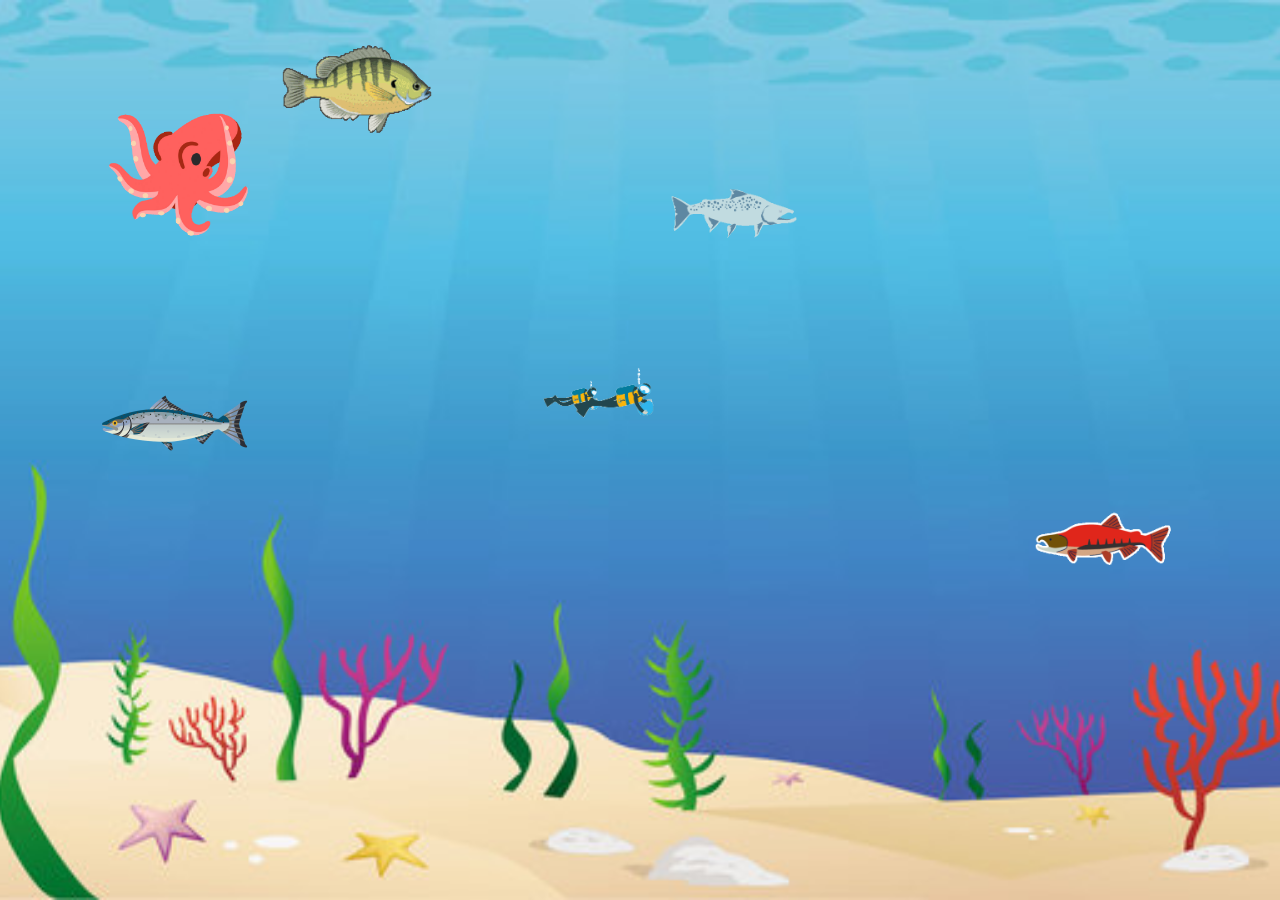
==== OArctic.html @ 048bae72 "Transition Scenes" ====
<!DOCTYPE html>
<html lang="en">

<head>
    <link rel="stylesheet" href="../css/OArctic.css">
     <script src="../js/swimmer.js" defer></script>    
     <script src="../js/fish.js" defer></script>    

    <meta charset="UTF-8">
    <meta http-equiv="X-UA-Compatible" content="IE=edge">
    <meta name="viewport" content="width=device-width, initial-scale=1.0">
    <title>Swimmer Animation</title>
</head>

<body>
    <div id="cursorGif" class="swimmer"></div>
        <img src="../images/arcicnice.gif" alt="Antlantic fish" class="fish">
        <img src="../images/arcicoct.gif" alt="Red Octupus" class="fish">
        <img src="../images/acricsmall.png" alt="Atlantic Bluefin Tuna" class="fish">
        <img src="../images/acricGrayling.gif" alt="Swordfish" class="fish">
        <img src="../images/ArcticChar.gif" alt="Mako Shark" class="fish">
    </body>

</html>
---- css/OArctic.css ----
body {
    cursor: none;
    margin: 0;
    padding: 0;
    font-family: 'Arial', sans-serif;
    background-image: url('../images/artric.jpg');
    background-size: cover;
    background-repeat: no-repeat;
    background-position: center center;
    height: 100vh;
    overflow: auto;
    position: relative;
    cursor: url('../images/swimmer.gif'), auto; /* This sets the diver gif as the cursor */
}

.swimmer {
    position: absolute;
    top: 50%;
    left: 50%;
    width: 200px; /* Adjust these dimensions based on the actual size of your GIF */
    height: 200px;
    background-image: url('../images/swimmer1.gif');
    background-size: contain;
    background-repeat: no-repeat;
    transform: translate(-50%, -50%); /* This will center the div both vertically and horizontally */
}

#cursorGif {
    pointer-events: none; /* Ensures the gif doesn't interfere with any clicks or hover events */
    z-index: 1000; /* Ensure it's on top of other elements */
}
.fish {
    position: absolute;
    max-width: 150px; /* you can adjust this based on your preferences */
    transition: all 0.5s;
}
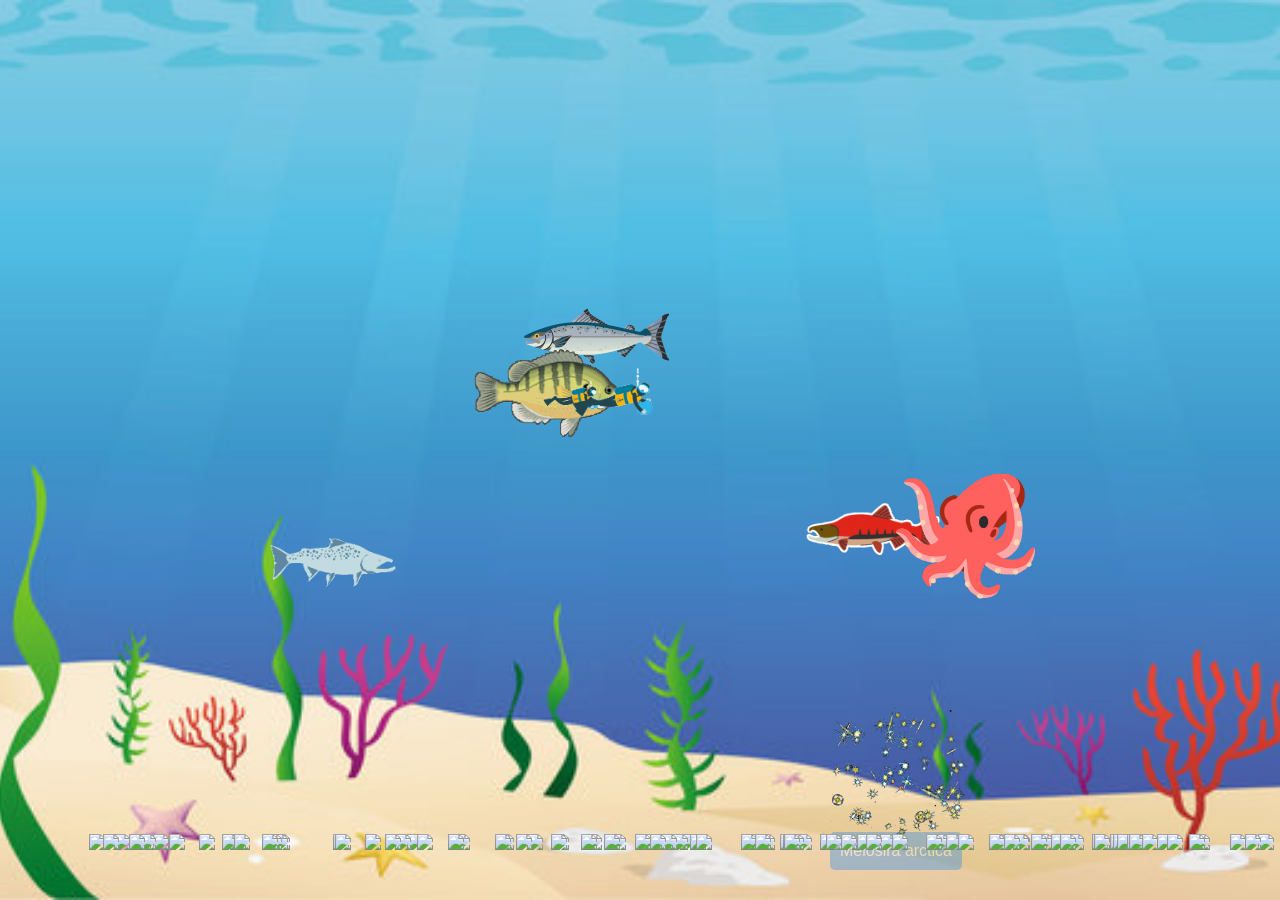
==== commit e690b873: "Merge branch 'master' of https://github.com/MoeDevs1/Nasa-Hackathon-Ocean-Garden" ====
--- a/OArctic.html
+++ b/OArctic.html
@@ -6,6 +6,8 @@
     <link rel="stylesheet" href="../css/OArctic.css">
      <script src="../js/swimmer.js" defer></script>    
      <script src="../js/fish.js" defer></script>    
+     <script src="../js/button.js" defer></script>
+
 
     <meta charset="UTF-8">
     <meta http-equiv="X-UA-Compatible" content="IE=edge">
@@ -20,6 +22,21 @@
         <img src="../images/acricsmall.png" alt="Atlantic Bluefin Tuna" class="fish">
         <img src="../images/acricGrayling.gif" alt="Swordfish" class="fish">
         <img src="../images/ArcticChar.gif" alt="Mako Shark" class="fish">
+
+        <img src="../images/pytho1.png" alt="phytoplankton" class="phytoplankton">
+
+
+        
+        <button id="displayTextButtonArctic">Melosira arctica</button>
+        <textarea id="infoBox" rows="8" cols="80" readonly></textarea>
+
+        
+
+</div>
+
     </body>
 
 </html>
+
+
+
--- a/css/OArctic.css
+++ b/css/OArctic.css
@@ -1,10 +1,3 @@
-
-
-
-
-
-
-
 
 body {
     cursor: none;
@@ -42,3 +35,65 @@
     max-width: 150px; /* you can adjust this based on your preferences */
     transition: all 0.5s;
 }
+
+.phytoplankton {
+    position: absolute;
+    width: 150px;  /* adjust size as needed*/
+    z-index: 0;  /* ensures they are beneath the fish and swimmer*/
+    bottom: 50px; /* Adjust this value to control how far above the bottom you want it */
+    right: 30%; /* Position at the middle horizontally */
+    transform: translateX(50%); /* This ensures it's middle right, not center. Adjust the percentage for fine-tuning. */
+    height: auto; /* Retain the original height of the image */
+    z-index: 2;
+
+}
+
+.show-text-button:hover {
+    background-color: #0056b3;
+}
+.bubble-hidden {
+    display: none;
+}
+
+.bubble-visible {
+    display: block;
+}
+
+#infoBox {
+    display: none;
+    /* other styles you might want to apply for aesthetics */
+    position: fixed;
+    bottom: 50px; /* Adjust this value to control how far above the bottom you want it */
+    right: 30%; /* Position at the middle horizontally */
+    transform: translate(-50%, -50%);
+    padding: 15px;
+    border-radius: 5px;
+    background-color: white;
+    width: 250px;
+    z-index: 1000;  /* to make sure it appears on top of other content */
+}
+#displayTextButtonArctic {
+    position: absolute;
+    bottom: 30px; 
+    right: 30%; 
+    transform: translateX(50%); 
+    padding: 10px 10px;  
+    background-color: #007BFF; 
+    border: none;        
+    color: white;       
+    border-radius: 5px;  
+    font-size: 1em;    
+    cursor: pointer;     
+    z-index: 1;  /* Set z-index lower than the phytoplankton */
+    opacity: 0.3; /* Starting opacity, making it somewhat transparent */
+    animation: flashEffect 1s infinite; /* Flashing animation */
+}
+
+@keyframes flashEffect {
+    0%, 100% {
+        opacity: 0.3; /* Start and end at more transparent state */
+    }
+    50% {
+        opacity: 1; /* Fully visible in the middle */
+    }
+}
